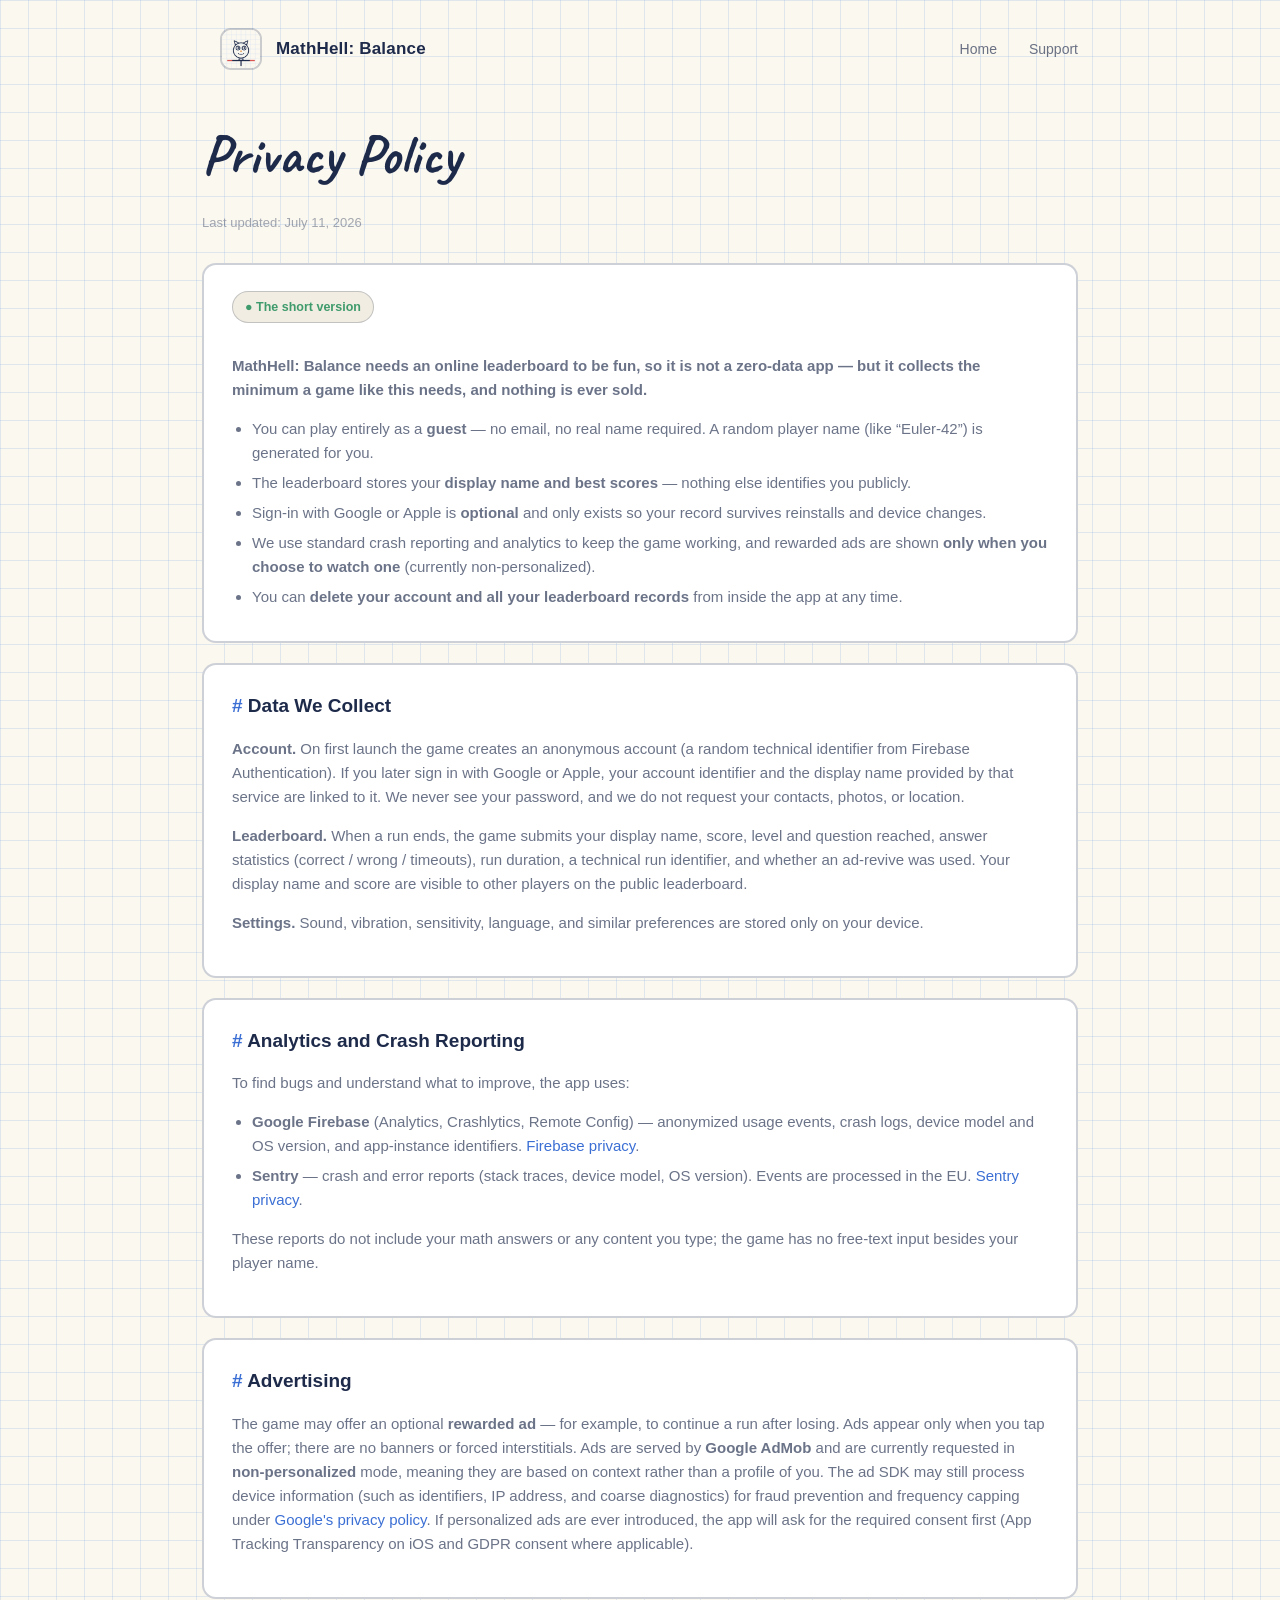
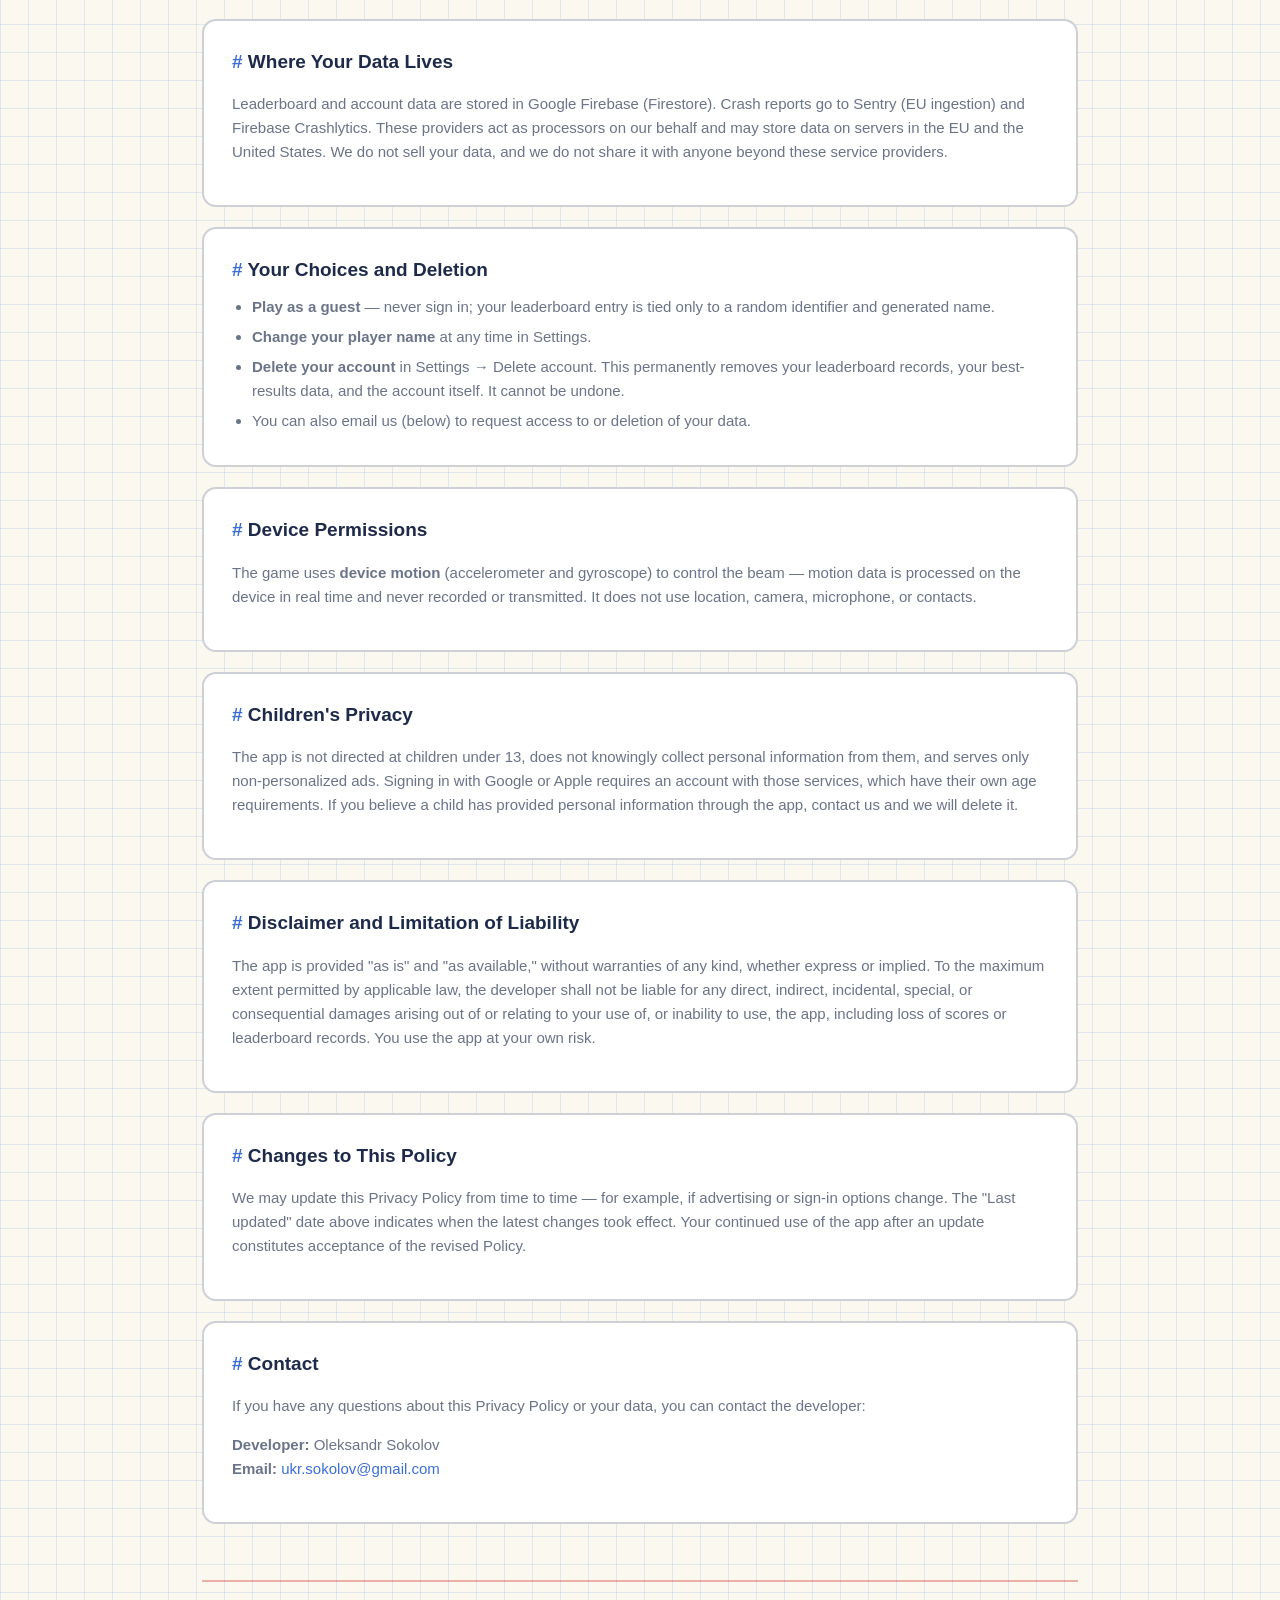
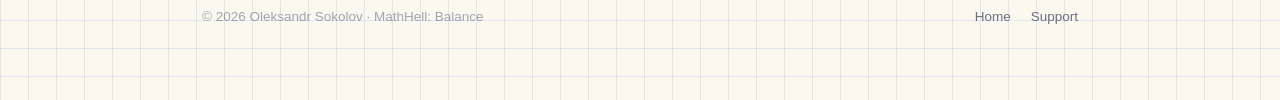
==== privacy.html @ 10a7e120 "Add landing, privacy policy, and support pages Squared-notebook look mirroring the app's theme (pape" ====
<!DOCTYPE html>
<html lang="en">
<head>
  <meta charset="UTF-8" />
  <meta name="viewport" content="width=device-width, initial-scale=1.0" />
  <meta name="robots" content="all" />
  <title>MathHell: Balance — Privacy Policy</title>
  <meta name="description" content="Privacy policy for MathHell: Balance — what the game stores, the leaderboard, sign-in, analytics, crash reporting, and ads." />
  <link rel="icon" href="assets/icon.png" />
  <link rel="preconnect" href="https://fonts.googleapis.com" />
  <link rel="preconnect" href="https://fonts.gstatic.com" crossorigin />
  <link href="https://fonts.googleapis.com/css2?family=Caveat:wght@500;700&display=swap" rel="stylesheet" />
  <link rel="stylesheet" href="style.css" />
</head>
<body>
  <div class="wrap page">
    <nav class="nav">
      <a href="index.html" style="display:flex;align-items:center;gap:14px;text-decoration:none;color:inherit;">
        <img class="logo" src="assets/icon.png" alt="MathHell: Balance icon" />
        <span class="brand">MathHell: Balance</span>
      </a>
      <span class="spacer"></span>
      <a href="index.html">Home</a>
      <a href="support.html">Support</a>
    </nav>

    <h1>Privacy Policy</h1>
    <p class="updated">Last updated: July 11, 2026</p>

    <div class="panel">
      <span class="pill">● The short version</span>
      <p><strong>MathHell: Balance needs an online leaderboard to be fun, so it
        is not a zero-data app — but it collects the minimum a game like this
        needs, and nothing is ever sold.</strong></p>
      <ul>
        <li>You can play entirely as a <strong>guest</strong> — no email, no
          real name required. A random player name (like “Euler-42”) is
          generated for you.</li>
        <li>The leaderboard stores your <strong>display name and best
          scores</strong> — nothing else identifies you publicly.</li>
        <li>Sign-in with Google or Apple is <strong>optional</strong> and only
          exists so your record survives reinstalls and device changes.</li>
        <li>We use standard crash reporting and analytics to keep the game
          working, and rewarded ads are shown <strong>only when you choose to
          watch one</strong> (currently non-personalized).</li>
        <li>You can <strong>delete your account and all your leaderboard
          records</strong> from inside the app at any time.</li>
      </ul>
    </div>

    <div class="panel">
      <h2><span class="tag">#</span> Data We Collect</h2>
      <p><strong>Account.</strong> On first launch the game creates an
        anonymous account (a random technical identifier from Firebase
        Authentication). If you later sign in with Google or Apple, your
        account identifier and the display name provided by that service are
        linked to it. We never see your password, and we do not request your
        contacts, photos, or location.</p>
      <p><strong>Leaderboard.</strong> When a run ends, the game submits your
        display name, score, level and question reached, answer statistics
        (correct / wrong / timeouts), run duration, a technical run identifier,
        and whether an ad-revive was used. Your display name and score are
        visible to other players on the public leaderboard.</p>
      <p><strong>Settings.</strong> Sound, vibration, sensitivity, language,
        and similar preferences are stored only on your device.</p>
    </div>

    <div class="panel">
      <h2><span class="tag">#</span> Analytics and Crash Reporting</h2>
      <p>To find bugs and understand what to improve, the app uses:</p>
      <ul>
        <li><strong>Google Firebase</strong> (Analytics, Crashlytics, Remote
          Config) — anonymized usage events, crash logs, device model and OS
          version, and app-instance identifiers.
          <a href="https://firebase.google.com/support/privacy" rel="noopener">Firebase privacy</a>.</li>
        <li><strong>Sentry</strong> — crash and error reports (stack traces,
          device model, OS version). Events are processed in the EU.
          <a href="https://sentry.io/privacy/" rel="noopener">Sentry privacy</a>.</li>
      </ul>
      <p>These reports do not include your math answers or any content you
        type; the game has no free-text input besides your player name.</p>
    </div>

    <div class="panel">
      <h2><span class="tag">#</span> Advertising</h2>
      <p>The game may offer an optional <strong>rewarded ad</strong> — for
        example, to continue a run after losing. Ads appear only when you tap
        the offer; there are no banners or forced interstitials. Ads are served
        by <strong>Google AdMob</strong> and are currently requested in
        <strong>non-personalized</strong> mode, meaning they are based on
        context rather than a profile of you. The ad SDK may still process
        device information (such as identifiers, IP address, and coarse
        diagnostics) for fraud prevention and frequency capping under
        <a href="https://policies.google.com/privacy" rel="noopener">Google's
        privacy policy</a>. If personalized ads are ever introduced, the app
        will ask for the required consent first (App Tracking Transparency on
        iOS and GDPR consent where applicable).</p>
    </div>

    <div class="panel">
      <h2><span class="tag">#</span> Where Your Data Lives</h2>
      <p>Leaderboard and account data are stored in Google Firebase
        (Firestore). Crash reports go to Sentry (EU ingestion) and Firebase
        Crashlytics. These providers act as processors on our behalf and may
        store data on servers in the EU and the United States. We do not sell
        your data, and we do not share it with anyone beyond these
        service providers.</p>
    </div>

    <div class="panel">
      <h2><span class="tag">#</span> Your Choices and Deletion</h2>
      <ul>
        <li><strong>Play as a guest</strong> — never sign in; your leaderboard
          entry is tied only to a random identifier and generated name.</li>
        <li><strong>Change your player name</strong> at any time in
          Settings.</li>
        <li><strong>Delete your account</strong> in Settings → Delete account.
          This permanently removes your leaderboard records, your best-results
          data, and the account itself. It cannot be undone.</li>
        <li>You can also email us (below) to request access to or deletion of
          your data.</li>
      </ul>
    </div>

    <div class="panel">
      <h2><span class="tag">#</span> Device Permissions</h2>
      <p>The game uses <strong>device motion</strong> (accelerometer and
        gyroscope) to control the beam — motion data is processed on the device
        in real time and never recorded or transmitted. It does not use
        location, camera, microphone, or contacts.</p>
    </div>

    <div class="panel">
      <h2><span class="tag">#</span> Children's Privacy</h2>
      <p>The app is not directed at children under 13, does not knowingly
        collect personal information from them, and serves only
        non-personalized ads. Signing in with Google or Apple requires an
        account with those services, which have their own age requirements. If
        you believe a child has provided personal information through the app,
        contact us and we will delete it.</p>
    </div>

    <div class="panel">
      <h2><span class="tag">#</span> Disclaimer and Limitation of Liability</h2>
      <p>The app is provided "as is" and "as available," without warranties of
        any kind, whether express or implied. To the maximum extent permitted
        by applicable law, the developer shall not be liable for any direct,
        indirect, incidental, special, or consequential damages arising out of
        or relating to your use of, or inability to use, the app, including
        loss of scores or leaderboard records. You use the app at your own
        risk.</p>
    </div>

    <div class="panel">
      <h2><span class="tag">#</span> Changes to This Policy</h2>
      <p>We may update this Privacy Policy from time to time — for example, if
        advertising or sign-in options change. The "Last updated" date above
        indicates when the latest changes took effect. Your continued use of
        the app after an update constitutes acceptance of the revised
        Policy.</p>
    </div>

    <div class="panel">
      <h2><span class="tag">#</span> Contact</h2>
      <p>If you have any questions about this Privacy Policy or your data, you
        can contact the developer:</p>
      <p><strong>Developer:</strong> Oleksandr Sokolov<br />
        <strong>Email:</strong>
        <a href="mailto:ukr.sokolov@gmail.com">ukr.sokolov@gmail.com</a></p>
    </div>

    <footer class="footer">
      <span>© 2026 Oleksandr Sokolov · MathHell: Balance</span>
      <span class="spacer"></span>
      <a href="index.html">Home</a>
      <a href="support.html">Support</a>
    </footer>
  </div>
</body>
</html>
---- style.css ----
/* MathHell: Balance — landing / support / privacy.
   Colors and the squared-notebook look mirror the app's src/ui/theme.ts
   so the site feels like the product: warm paper, light-blue cell grid,
   blue-black ink, red-pen accents, Caveat handwriting. */

:root {
  --paper: #fbf8f0;
  --surface: #ffffff;
  --surface-alt: #f1ede2;
  --grid: rgba(96, 150, 220, 0.18);
  --margin: rgba(217, 83, 79, 0.45);
  --ink: #1e2a4a;
  --ink-soft: rgba(30, 42, 74, 0.66);
  --ink-faint: rgba(30, 42, 74, 0.4);
  --line: rgba(30, 42, 74, 0.22);
  --accent: #3b6fd4;
  --success: #3f9b6b;
  --warning: #e8963c;
  --danger: #d9534f;
  --r-card: 14px;
}

* { box-sizing: border-box; }

html { scroll-behavior: smooth; }

body {
  margin: 0;
  color: var(--ink);
  font-family: -apple-system, BlinkMacSystemFont, "Segoe UI", Roboto, Helvetica,
    Arial, sans-serif;
  line-height: 1.6;
  -webkit-font-smoothing: antialiased;
  min-height: 100vh;
  /* the notebook page: paper + cell grid + the classic red margin line */
  background-color: var(--paper);
  background-image:
    linear-gradient(var(--grid) 1px, transparent 1px),
    linear-gradient(90deg, var(--grid) 1px, transparent 1px);
  background-size: 28px 28px;
}

.wrap {
  max-width: 920px;
  margin: 0 auto;
  padding: 28px 22px 72px;
}

.hand {
  font-family: "Caveat", cursive;
}

/* ---------- Top bar ---------- */
.nav {
  display: flex;
  align-items: center;
  gap: 14px;
  margin-bottom: 40px;
}
.nav .logo {
  width: 42px;
  height: 42px;
  border-radius: 11px;
  border: 2px solid var(--line);
}
.nav .brand {
  font-weight: 700;
  letter-spacing: 0.2px;
  font-size: 17px;
}
.nav .spacer { flex: 1; }
.nav a {
  color: var(--ink-soft);
  text-decoration: none;
  font-size: 14px;
  margin-left: 18px;
}
.nav a:hover { color: var(--ink); }

/* ---------- Hero ---------- */
.hero {
  text-align: center;
  padding: 18px 0 8px;
}
.hero h1 {
  font-family: "Caveat", cursive;
  font-size: clamp(46px, 9vw, 84px);
  line-height: 1.02;
  margin: 0 0 16px;
  font-weight: 700;
  letter-spacing: -0.5px;
}
.hero h1 .accent { color: var(--accent); }
.hero h1 .danger { color: var(--danger); }
.hero p.lead {
  font-size: clamp(16px, 2.4vw, 20px);
  color: var(--ink-soft);
  max-width: 620px;
  margin: 0 auto 28px;
}

/* ---------- Buttons (ink outline, like the app's chalkBorder) ---------- */
.btn {
  display: inline-block;
  padding: 12px 26px;
  border-radius: var(--r-card);
  background: var(--surface);
  color: var(--ink);
  text-decoration: none;
  font-weight: 600;
  font-size: 15px;
  border: 2px solid var(--ink-soft);
  transition: transform 0.09s ease, background 0.12s ease;
}
.btn:hover { transform: translateY(-1px); background: var(--surface-alt); }
.btn:active { transform: scale(0.98); }
.btn.accent { color: var(--accent); border-color: var(--accent); }

/* ---------- Feature cards ---------- */
.features {
  display: grid;
  grid-template-columns: repeat(auto-fit, minmax(230px, 1fr));
  gap: 18px;
  margin: 56px 0;
}
.card {
  background: var(--surface);
  border-radius: var(--r-card);
  padding: 22px 22px 24px;
  border: 2px solid var(--line);
}
.card .dot {
  width: 38px;
  height: 38px;
  border-radius: 11px;
  display: grid;
  place-items: center;
  font-size: 20px;
  margin-bottom: 14px;
  background: var(--surface-alt);
  border: 1px solid var(--line);
}
.card h3 { margin: 0 0 6px; font-size: 17px; }
.card p { margin: 0; color: var(--ink-soft); font-size: 14.5px; }

/* ---------- Content pages (support / privacy) ---------- */
.page h1 {
  font-family: "Caveat", cursive;
  font-size: clamp(38px, 6vw, 56px);
  margin: 6px 0 6px;
  font-weight: 700;
}
.page .updated { color: var(--ink-faint); font-size: 13px; margin-bottom: 30px; }
.panel {
  background: var(--surface);
  border-radius: var(--r-card);
  padding: 26px 28px;
  border: 2px solid var(--line);
  margin-bottom: 20px;
}
.panel h2 {
  font-size: 19px;
  margin: 0 0 10px;
}
.panel h2 .tag { color: var(--accent); }
.panel p, .panel li { color: var(--ink-soft); font-size: 15px; }
.panel a { color: var(--accent); text-decoration: none; }
.panel a:hover { text-decoration: underline; }
.panel ul { padding-left: 20px; margin: 8px 0 0; }
.panel li { margin-bottom: 6px; }
.pill {
  display: inline-block;
  font-size: 12.5px;
  font-weight: 600;
  color: var(--success);
  background: var(--surface-alt);
  padding: 5px 12px;
  border-radius: 999px;
  border: 1px solid var(--line);
  margin-bottom: 16px;
}
.mail {
  display: inline-block;
  margin-top: 6px;
  font-size: 17px;
  font-weight: 600;
}

/* ---------- Footer ---------- */
.footer {
  margin-top: 56px;
  padding-top: 24px;
  border-top: 2px solid var(--margin);
  display: flex;
  gap: 20px;
  flex-wrap: wrap;
  align-items: center;
  color: var(--ink-faint);
  font-size: 13.5px;
}
.footer a { color: var(--ink-soft); text-decoration: none; }
.footer a:hover { color: var(--ink); }
.footer .spacer { flex: 1; }
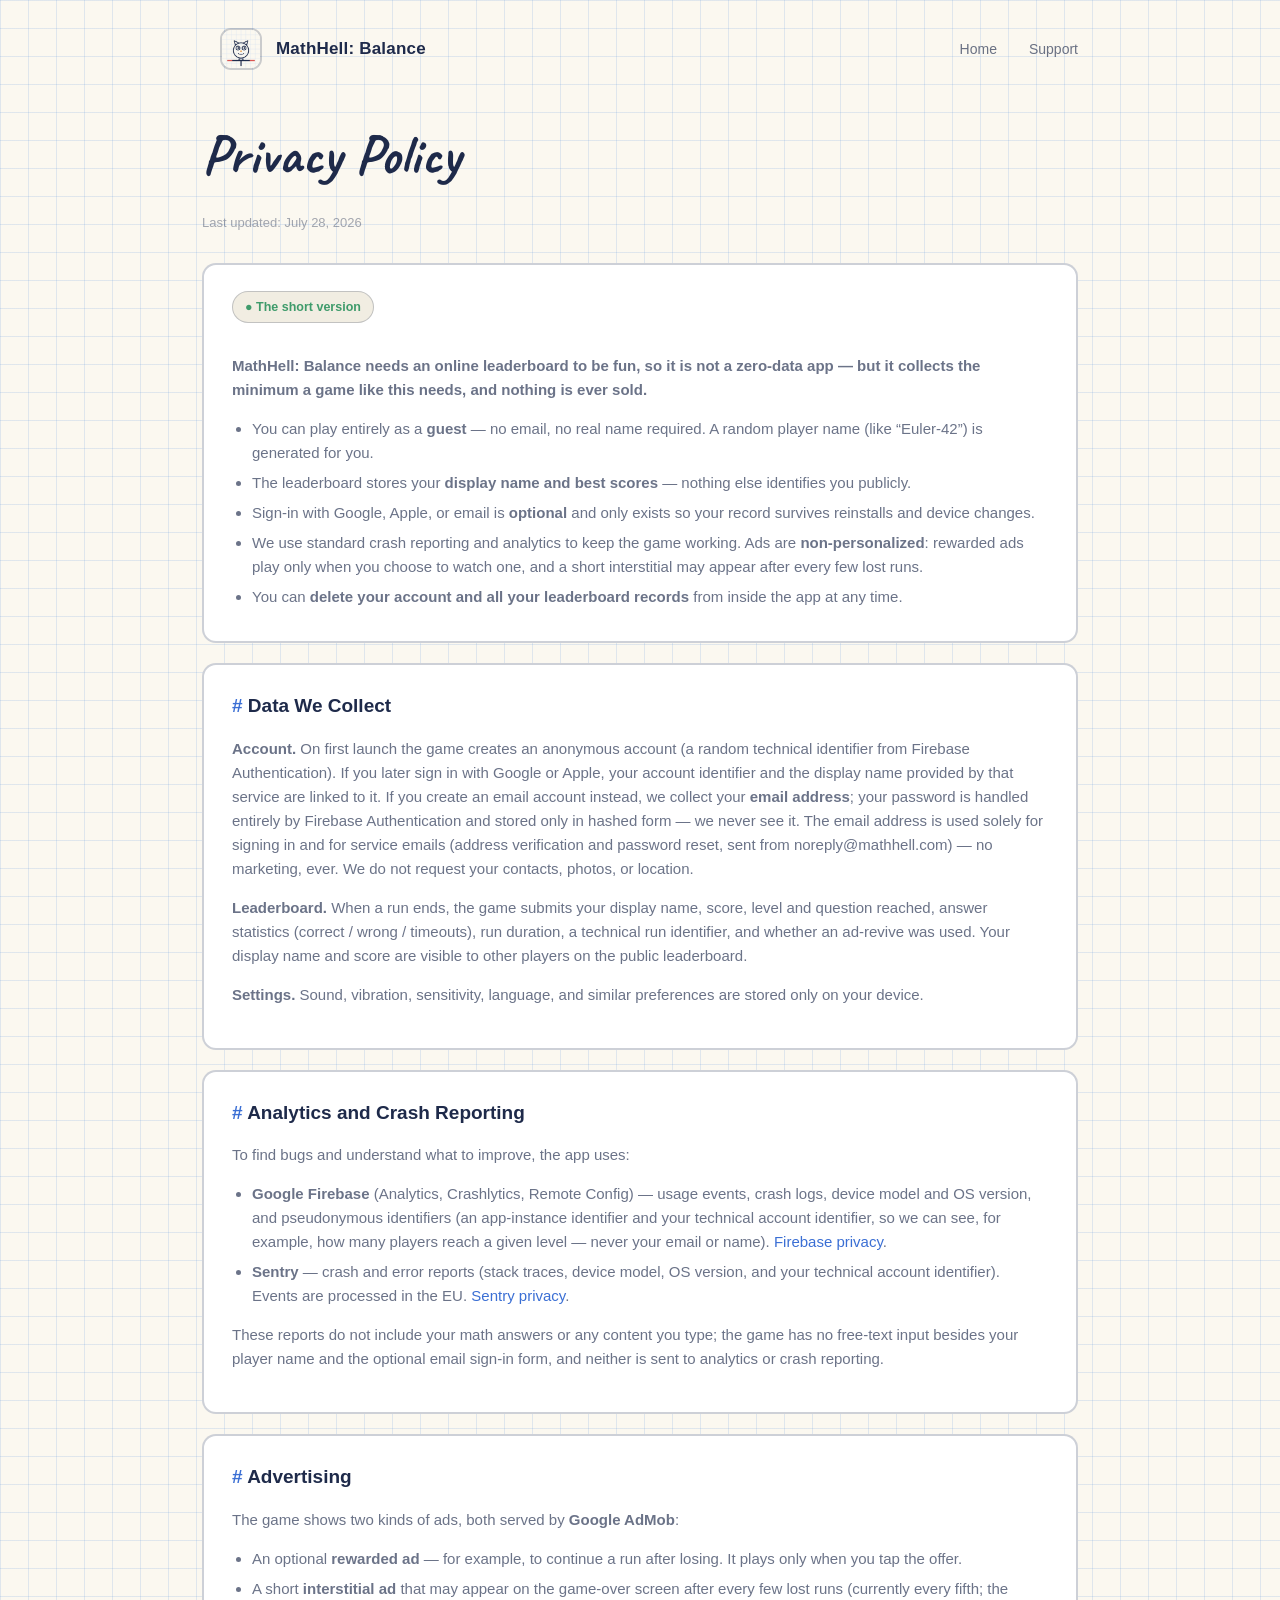
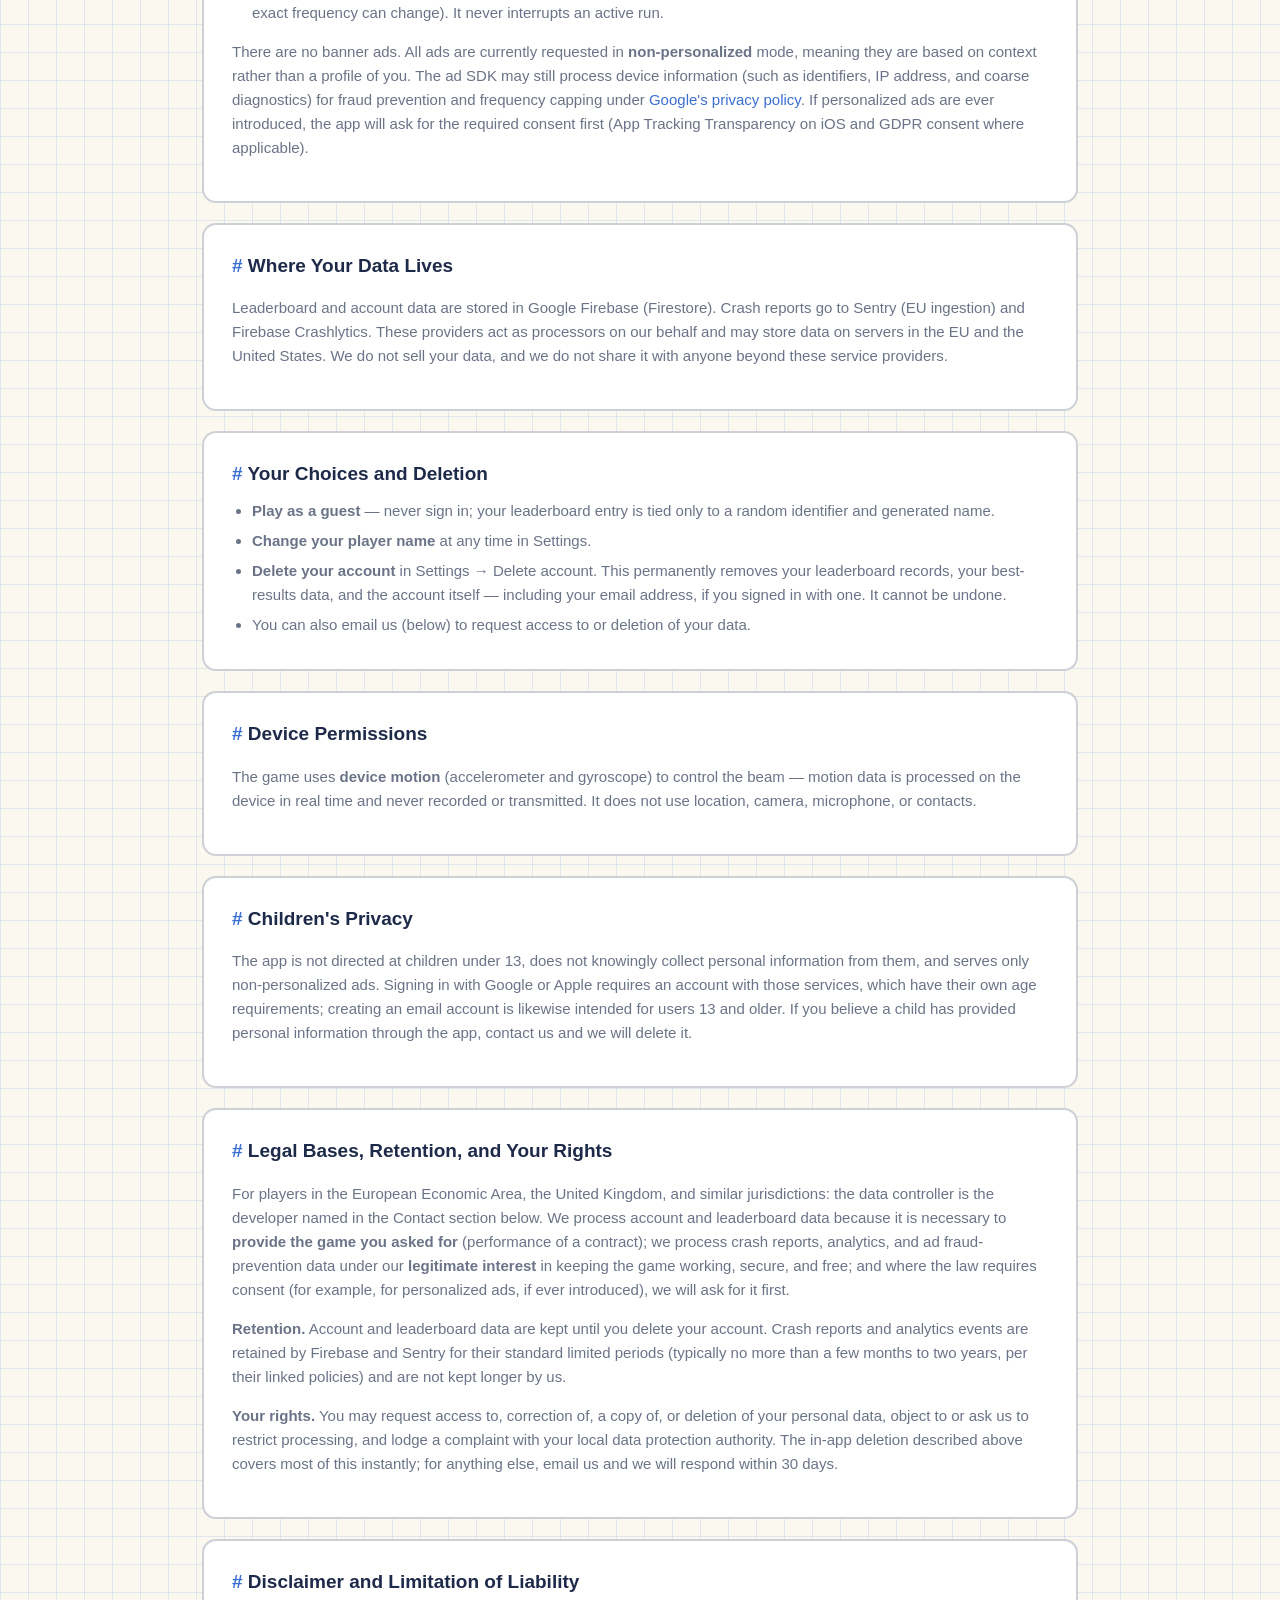
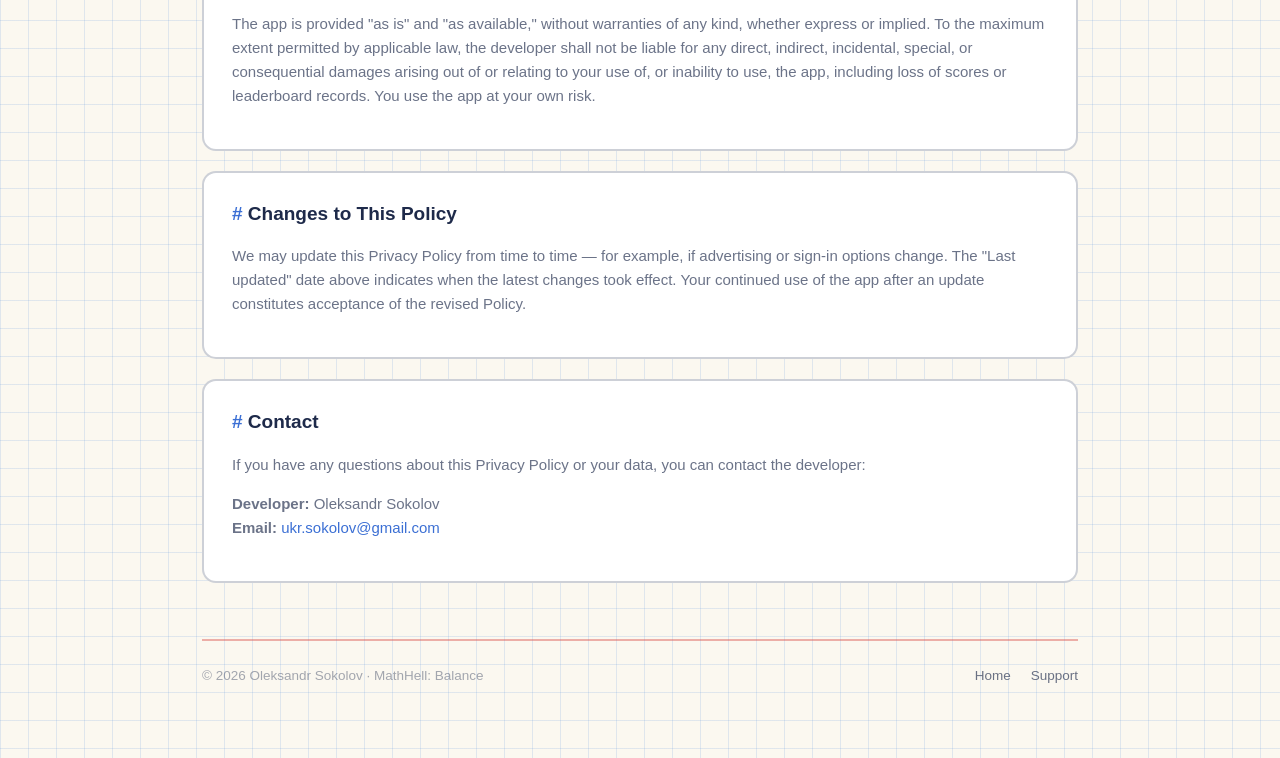
==== commit 0238e48b: "privacy: describe the loss interstitial, email sign-in, and GDPR rights the app already has The poli" ====
--- a/privacy.html
+++ b/privacy.html
@@ -25,7 +25,7 @@
     </nav>
 
     <h1>Privacy Policy</h1>
-    <p class="updated">Last updated: July 11, 2026</p>
+    <p class="updated">Last updated: July 28, 2026</p>
 
     <div class="panel">
       <span class="pill">● The short version</span>
@@ -38,11 +38,13 @@
           generated for you.</li>
         <li>The leaderboard stores your <strong>display name and best
           scores</strong> — nothing else identifies you publicly.</li>
-        <li>Sign-in with Google or Apple is <strong>optional</strong> and only
-          exists so your record survives reinstalls and device changes.</li>
+        <li>Sign-in with Google, Apple, or email is <strong>optional</strong>
+          and only exists so your record survives reinstalls and device
+          changes.</li>
         <li>We use standard crash reporting and analytics to keep the game
-          working, and rewarded ads are shown <strong>only when you choose to
-          watch one</strong> (currently non-personalized).</li>
+          working. Ads are <strong>non-personalized</strong>: rewarded ads play
+          only when you choose to watch one, and a short interstitial may
+          appear after every few lost runs.</li>
         <li>You can <strong>delete your account and all your leaderboard
           records</strong> from inside the app at any time.</li>
       </ul>
@@ -54,7 +56,12 @@
         anonymous account (a random technical identifier from Firebase
         Authentication). If you later sign in with Google or Apple, your
         account identifier and the display name provided by that service are
-        linked to it. We never see your password, and we do not request your
+        linked to it. If you create an email account instead, we collect your
+        <strong>email address</strong>; your password is handled entirely by
+        Firebase Authentication and stored only in hashed form — we never see
+        it. The email address is used solely for signing in and for service
+        emails (address verification and password reset, sent from
+        noreply@mathhell.com) — no marketing, ever. We do not request your
         contacts, photos, or location.</p>
       <p><strong>Leaderboard.</strong> When a run ends, the game submits your
         display name, score, level and question reached, answer statistics
@@ -70,23 +77,35 @@
       <p>To find bugs and understand what to improve, the app uses:</p>
       <ul>
         <li><strong>Google Firebase</strong> (Analytics, Crashlytics, Remote
-          Config) — anonymized usage events, crash logs, device model and OS
-          version, and app-instance identifiers.
+          Config) — usage events, crash logs, device model and OS version, and
+          pseudonymous identifiers (an app-instance identifier and your
+          technical account identifier, so we can see, for example, how many
+          players reach a given level — never your email or name).
           <a href="https://firebase.google.com/support/privacy" rel="noopener">Firebase privacy</a>.</li>
         <li><strong>Sentry</strong> — crash and error reports (stack traces,
-          device model, OS version). Events are processed in the EU.
+          device model, OS version, and your technical account identifier).
+          Events are processed in the EU.
           <a href="https://sentry.io/privacy/" rel="noopener">Sentry privacy</a>.</li>
       </ul>
       <p>These reports do not include your math answers or any content you
-        type; the game has no free-text input besides your player name.</p>
+        type; the game has no free-text input besides your player name and the
+        optional email sign-in form, and neither is sent to analytics or crash
+        reporting.</p>
     </div>
 
     <div class="panel">
       <h2><span class="tag">#</span> Advertising</h2>
-      <p>The game may offer an optional <strong>rewarded ad</strong> — for
-        example, to continue a run after losing. Ads appear only when you tap
-        the offer; there are no banners or forced interstitials. Ads are served
-        by <strong>Google AdMob</strong> and are currently requested in
+      <p>The game shows two kinds of ads, both served by
+        <strong>Google AdMob</strong>:</p>
+      <ul>
+        <li>An optional <strong>rewarded ad</strong> — for example, to continue
+          a run after losing. It plays only when you tap the offer.</li>
+        <li>A short <strong>interstitial ad</strong> that may appear on the
+          game-over screen after every few lost runs (currently every fifth;
+          the exact frequency can change). It never interrupts an active
+          run.</li>
+      </ul>
+      <p>There are no banner ads. All ads are currently requested in
         <strong>non-personalized</strong> mode, meaning they are based on
         context rather than a profile of you. The ad SDK may still process
         device information (such as identifiers, IP address, and coarse
@@ -116,7 +135,8 @@
           Settings.</li>
         <li><strong>Delete your account</strong> in Settings → Delete account.
           This permanently removes your leaderboard records, your best-results
-          data, and the account itself. It cannot be undone.</li>
+          data, and the account itself — including your email address, if you
+          signed in with one. It cannot be undone.</li>
         <li>You can also email us (below) to request access to or deletion of
           your data.</li>
       </ul>
@@ -135,9 +155,35 @@
       <p>The app is not directed at children under 13, does not knowingly
         collect personal information from them, and serves only
         non-personalized ads. Signing in with Google or Apple requires an
-        account with those services, which have their own age requirements. If
+        account with those services, which have their own age requirements;
+        creating an email account is likewise intended for users 13 and
+        older. If
         you believe a child has provided personal information through the app,
         contact us and we will delete it.</p>
+    </div>
+
+    <div class="panel">
+      <h2><span class="tag">#</span> Legal Bases, Retention, and Your Rights</h2>
+      <p>For players in the European Economic Area, the United Kingdom, and
+        similar jurisdictions: the data controller is the developer named in
+        the Contact section below. We process account and leaderboard data
+        because it is necessary to <strong>provide the game you asked
+        for</strong> (performance of a contract); we process crash reports,
+        analytics, and ad fraud-prevention data under our
+        <strong>legitimate interest</strong> in keeping the game working,
+        secure, and free; and where the law requires consent (for example, for
+        personalized ads, if ever introduced), we will ask for it first.</p>
+      <p><strong>Retention.</strong> Account and leaderboard data are kept
+        until you delete your account. Crash reports and analytics events are
+        retained by Firebase and Sentry for their standard limited periods
+        (typically no more than a few months to two years, per their linked
+        policies) and are not kept longer by us.</p>
+      <p><strong>Your rights.</strong> You may request access to, correction
+        of, a copy of, or deletion of your personal data, object to or ask us
+        to restrict processing, and lodge a complaint with your local data
+        protection authority. The in-app deletion described above covers most
+        of this instantly; for anything else, email us and we will respond
+        within 30 days.</p>
     </div>
 
     <div class="panel">
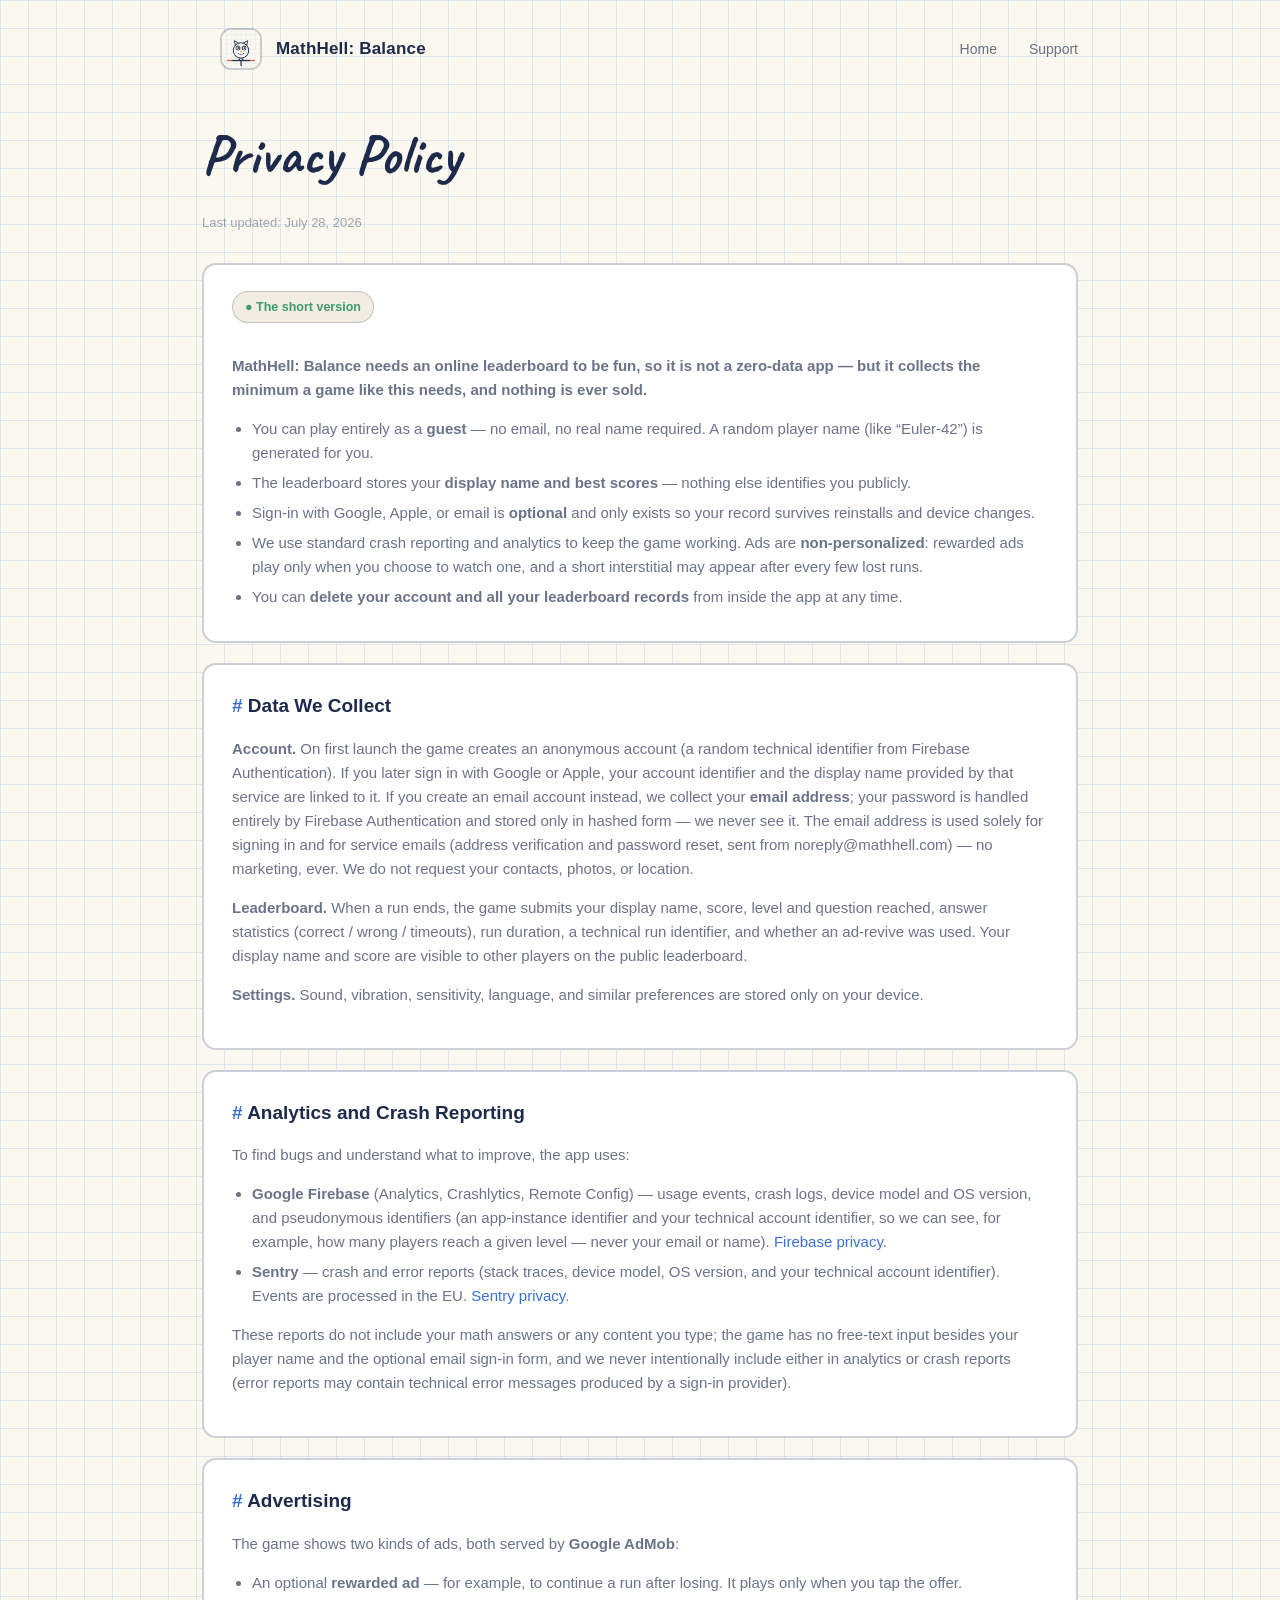
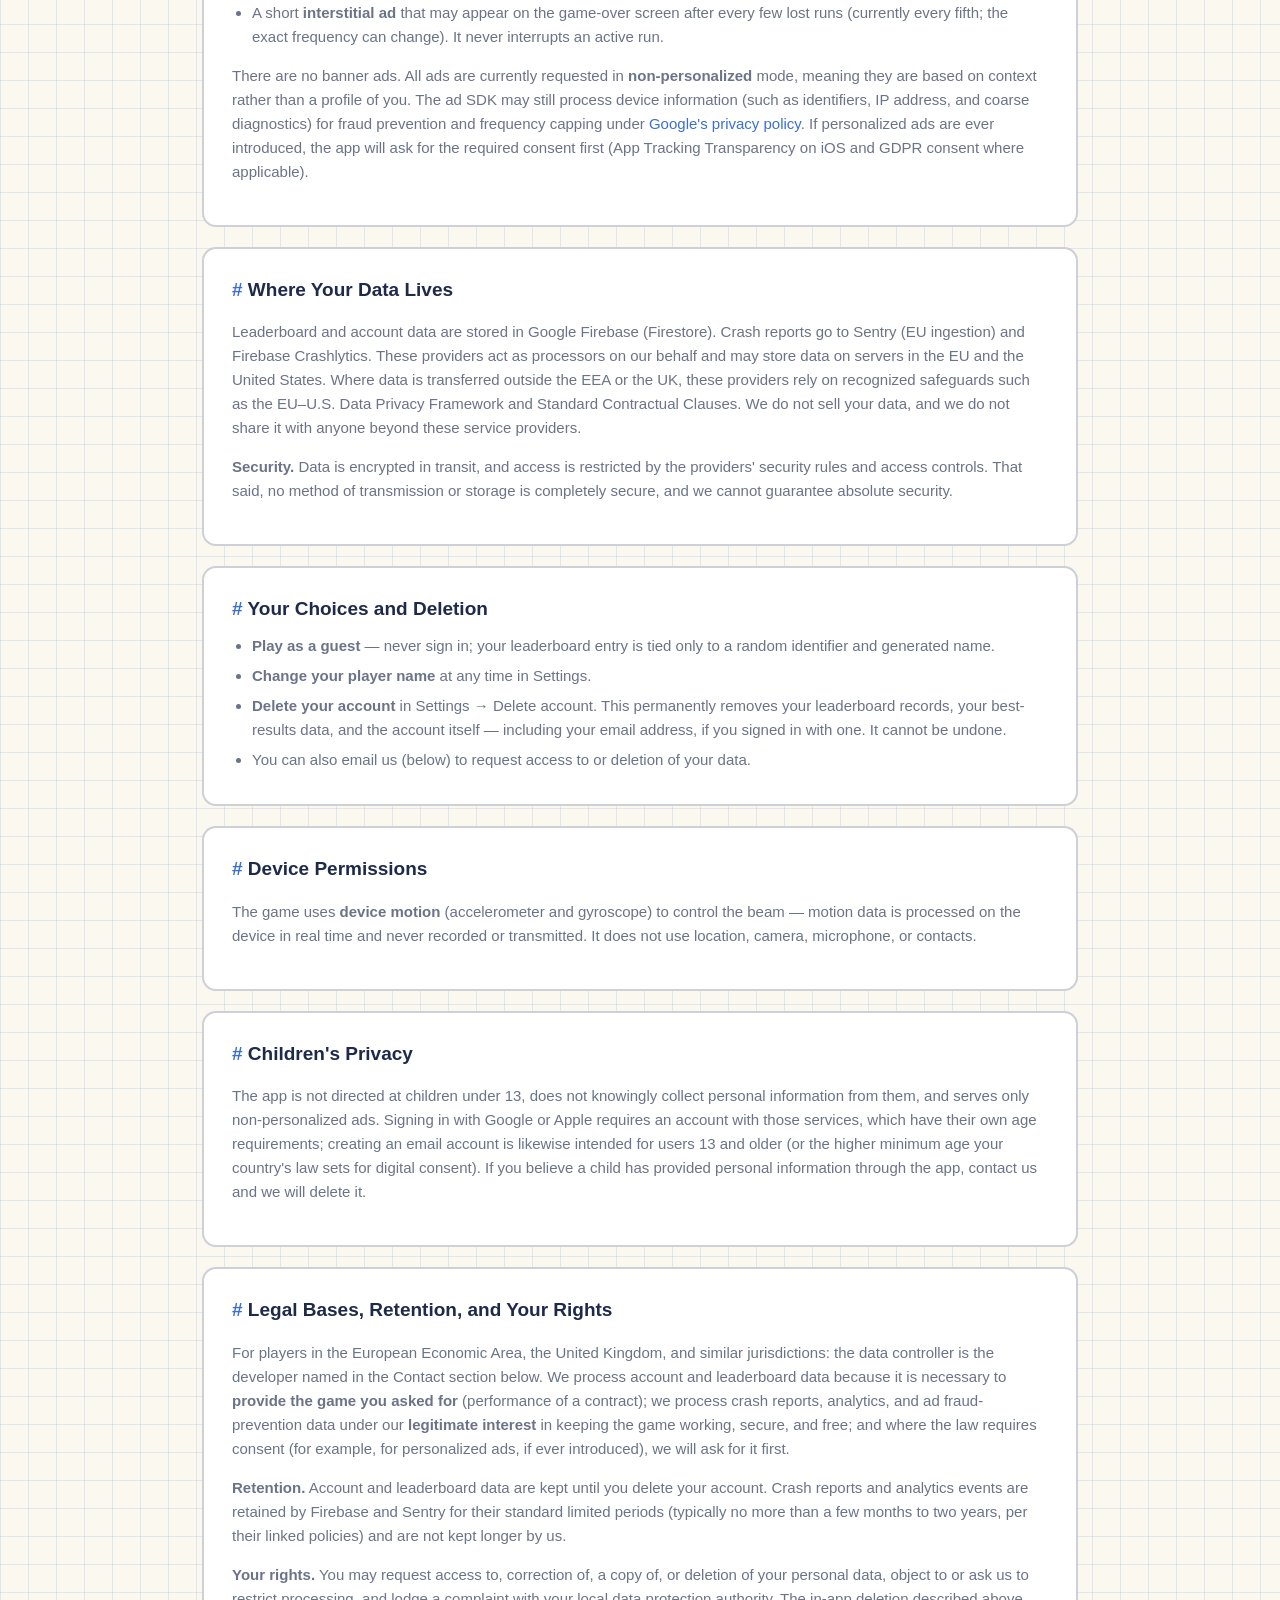
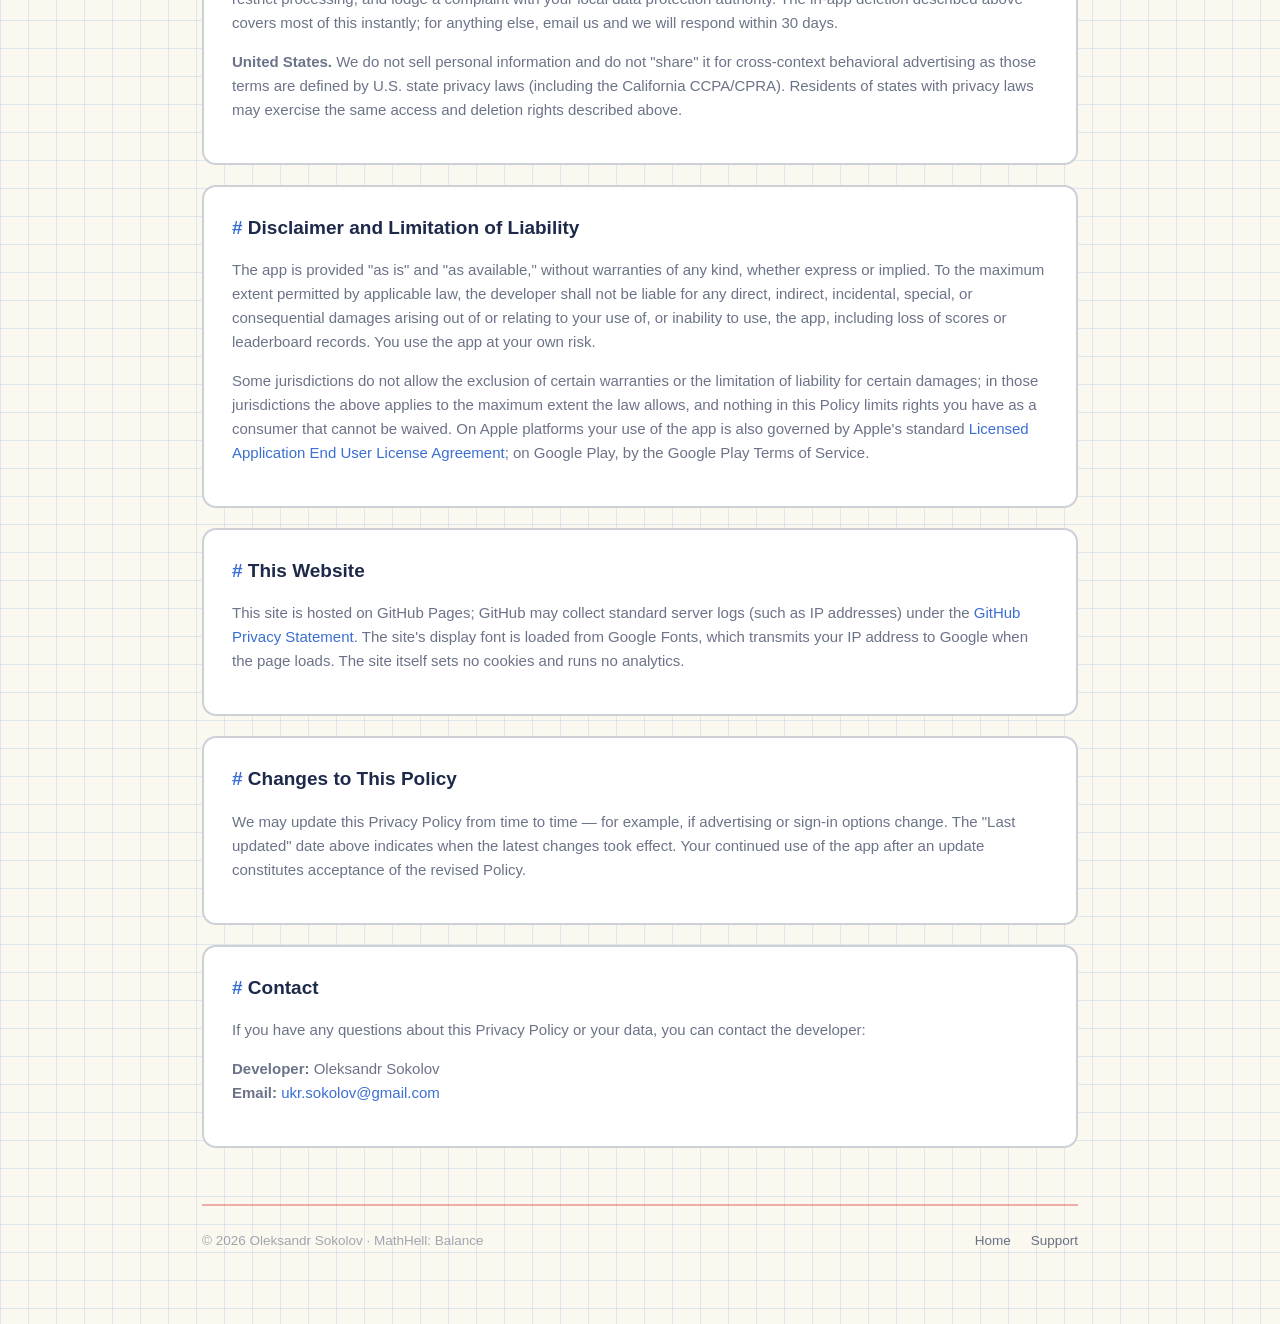
==== commit 8036ab2d: "privacy: transfers, security, US-state note, website hosting, softer absolutes Co-Authored-By: Claud" ====
--- a/privacy.html
+++ b/privacy.html
@@ -89,8 +89,9 @@
       </ul>
       <p>These reports do not include your math answers or any content you
         type; the game has no free-text input besides your player name and the
-        optional email sign-in form, and neither is sent to analytics or crash
-        reporting.</p>
+        optional email sign-in form, and we never intentionally include either
+        in analytics or crash reports (error reports may contain technical
+        error messages produced by a sign-in provider).</p>
     </div>
 
     <div class="panel">
@@ -121,9 +122,15 @@
       <p>Leaderboard and account data are stored in Google Firebase
         (Firestore). Crash reports go to Sentry (EU ingestion) and Firebase
         Crashlytics. These providers act as processors on our behalf and may
-        store data on servers in the EU and the United States. We do not sell
-        your data, and we do not share it with anyone beyond these
-        service providers.</p>
+        store data on servers in the EU and the United States. Where data is
+        transferred outside the EEA or the UK, these providers rely on
+        recognized safeguards such as the EU–U.S. Data Privacy Framework and
+        Standard Contractual Clauses. We do not sell your data, and we do not
+        share it with anyone beyond these service providers.</p>
+      <p><strong>Security.</strong> Data is encrypted in transit, and access
+        is restricted by the providers' security rules and access controls.
+        That said, no method of transmission or storage is completely secure,
+        and we cannot guarantee absolute security.</p>
     </div>
 
     <div class="panel">
@@ -157,7 +164,8 @@
         non-personalized ads. Signing in with Google or Apple requires an
         account with those services, which have their own age requirements;
         creating an email account is likewise intended for users 13 and
-        older. If
+        older (or the higher minimum age your country's law sets for digital
+        consent). If
         you believe a child has provided personal information through the app,
         contact us and we will delete it.</p>
     </div>
@@ -184,6 +192,11 @@
         protection authority. The in-app deletion described above covers most
         of this instantly; for anything else, email us and we will respond
         within 30 days.</p>
+      <p><strong>United States.</strong> We do not sell personal information
+        and do not "share" it for cross-context behavioral advertising as
+        those terms are defined by U.S. state privacy laws (including the
+        California CCPA/CPRA). Residents of states with privacy laws may
+        exercise the same access and deletion rights described above.</p>
     </div>
 
     <div class="panel">
@@ -195,6 +208,25 @@
         or relating to your use of, or inability to use, the app, including
         loss of scores or leaderboard records. You use the app at your own
         risk.</p>
+      <p>Some jurisdictions do not allow the exclusion of certain warranties
+        or the limitation of liability for certain damages; in those
+        jurisdictions the above applies to the maximum extent the law allows,
+        and nothing in this Policy limits rights you have as a consumer that
+        cannot be waived. On Apple platforms your use of the app is also
+        governed by Apple's standard
+        <a href="https://www.apple.com/legal/internet-services/itunes/dev/stdeula/" rel="noopener">Licensed
+        Application End User License Agreement</a>; on Google Play, by the
+        Google Play Terms of Service.</p>
+    </div>
+
+    <div class="panel">
+      <h2><span class="tag">#</span> This Website</h2>
+      <p>This site is hosted on GitHub Pages; GitHub may collect standard
+        server logs (such as IP addresses) under the
+        <a href="https://docs.github.com/en/site-policy/privacy-policies/github-general-privacy-statement" rel="noopener">GitHub
+        Privacy Statement</a>. The site's display font is loaded from Google
+        Fonts, which transmits your IP address to Google when the page loads.
+        The site itself sets no cookies and runs no analytics.</p>
     </div>
 
     <div class="panel">
